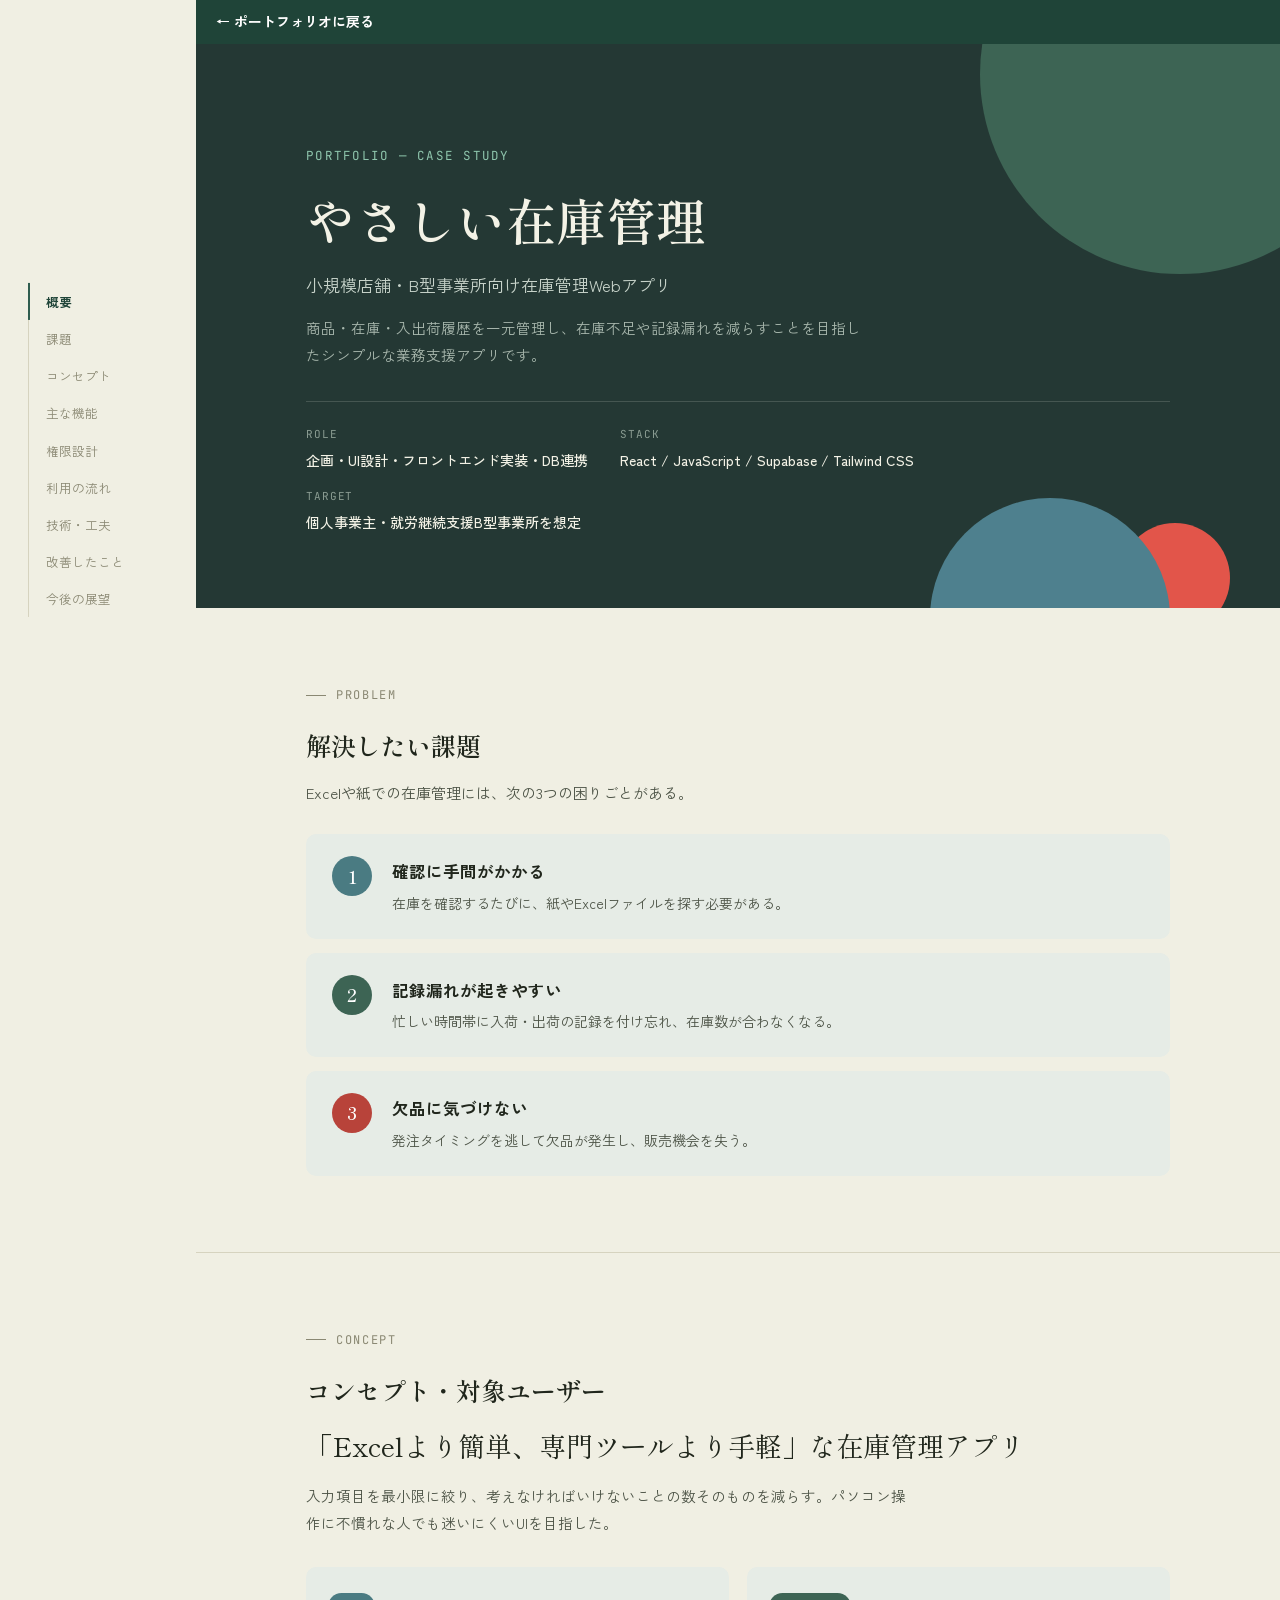
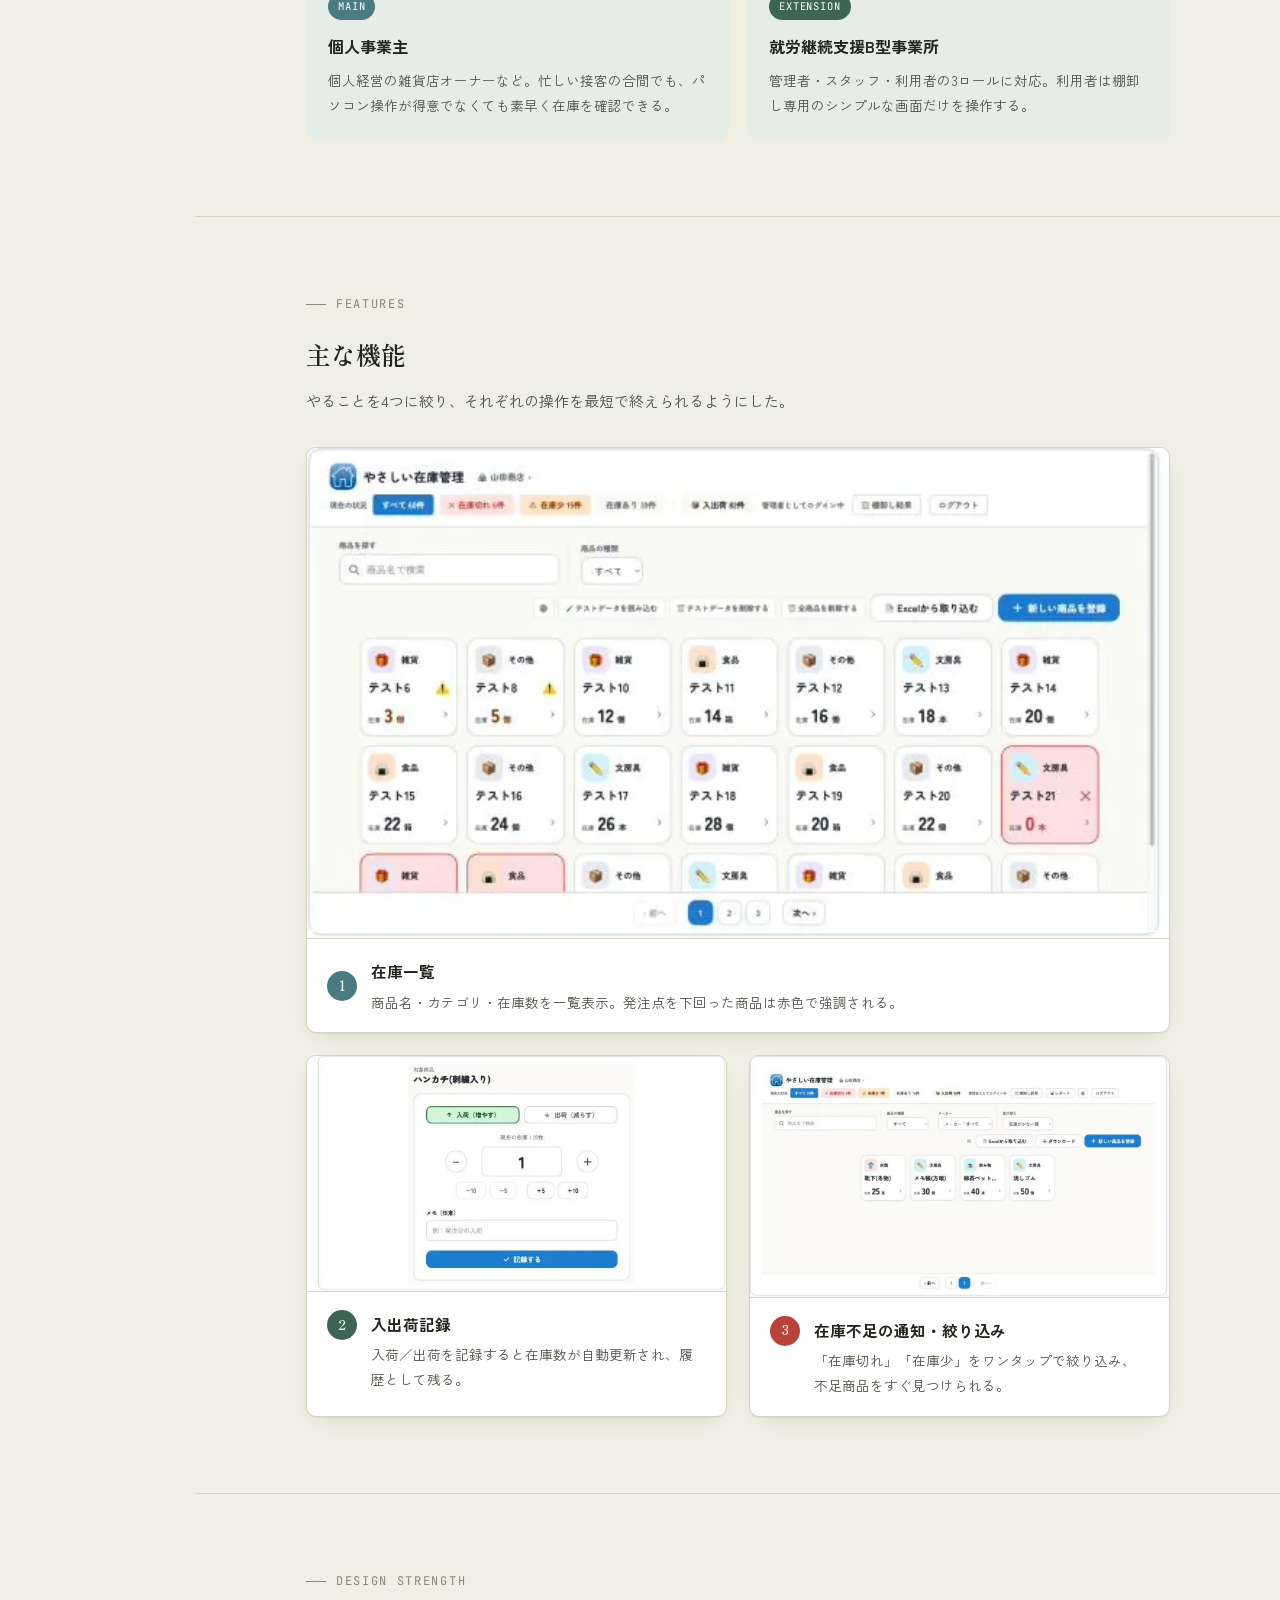
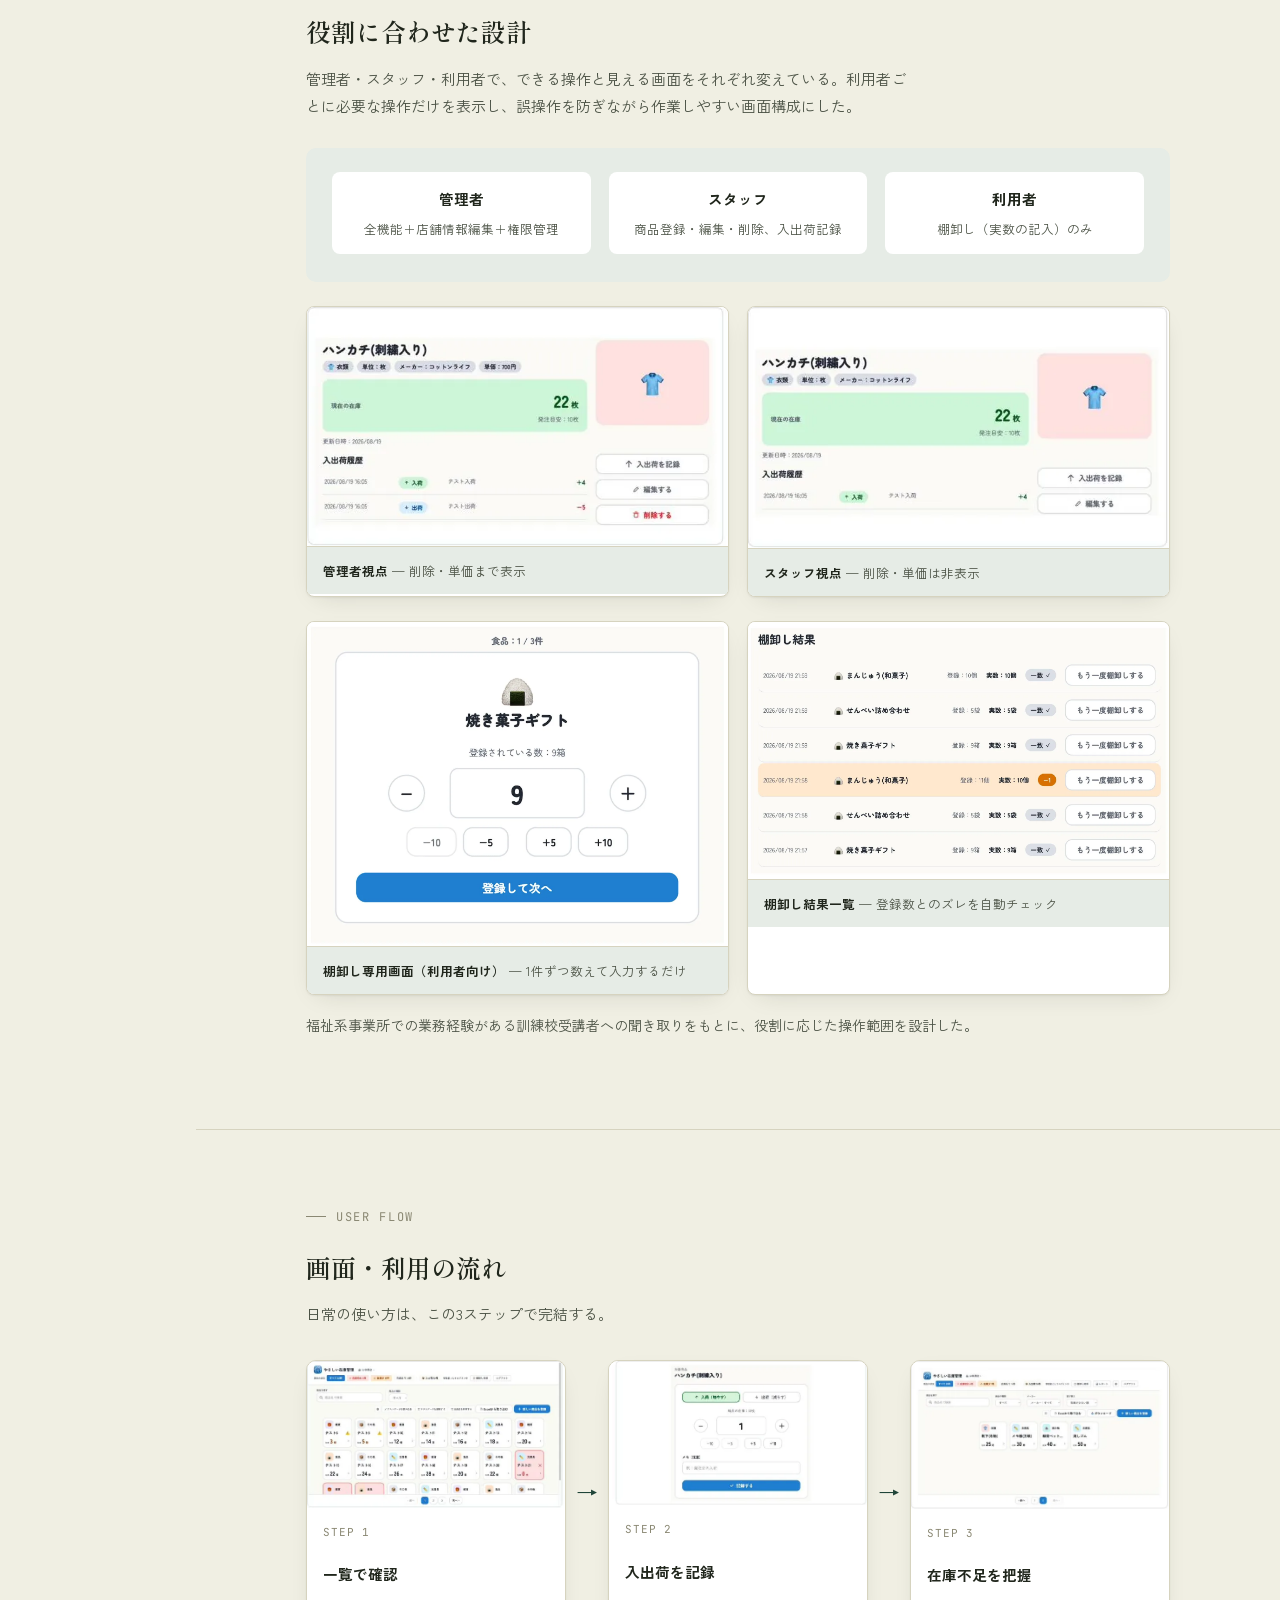
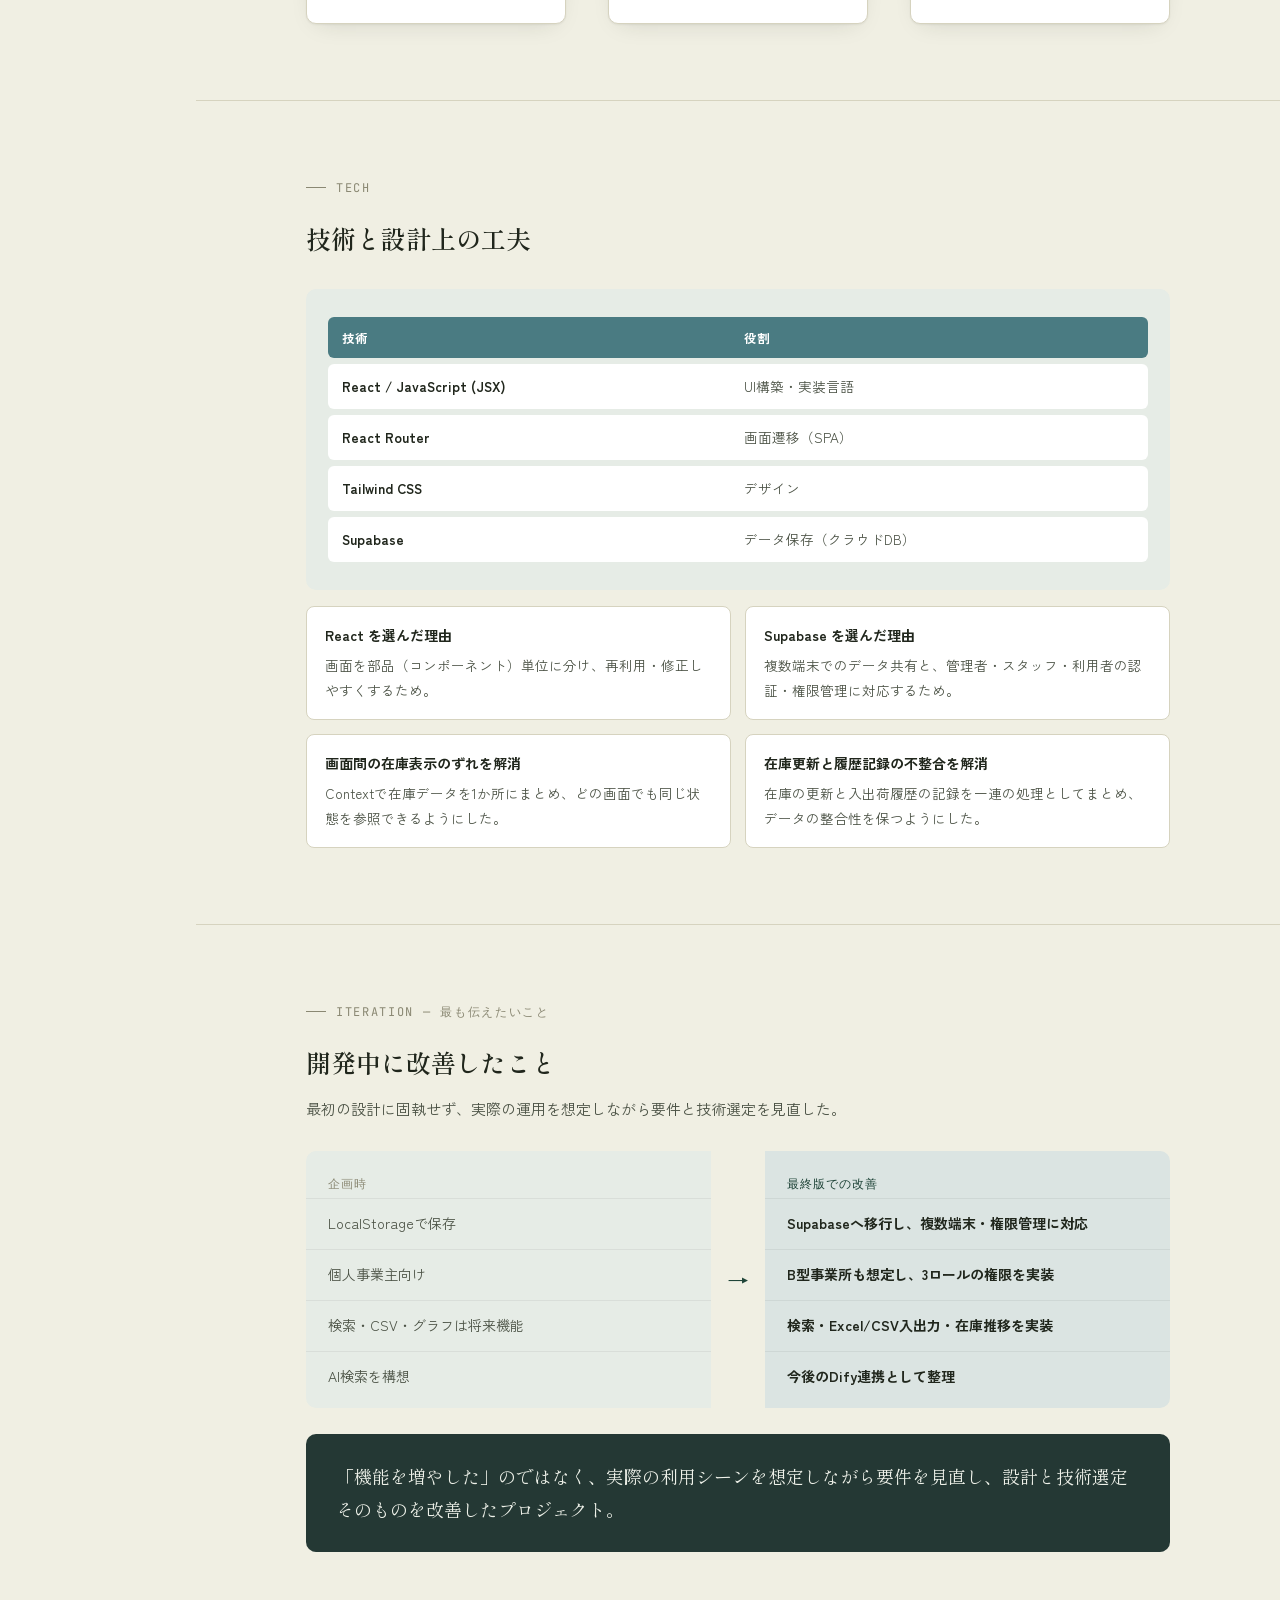
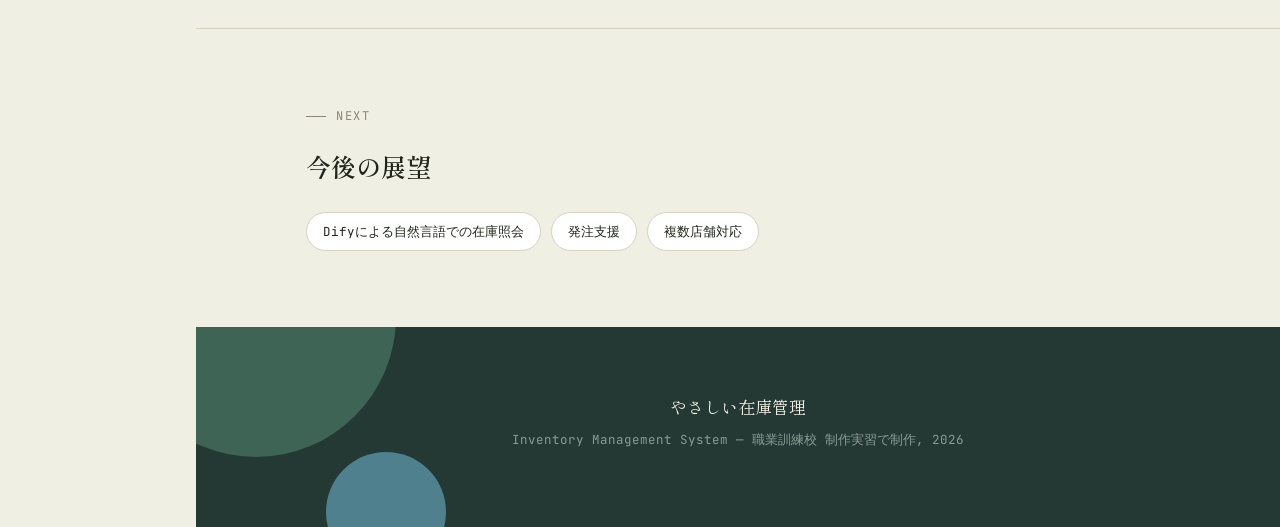
==== docs/portfolio_zaiko.html @ 973d21e3 "やさしい在庫管理モーダルに開発資料ページを追加し、戻り導線を整備 - portfolio_zaiko.html を静的ページとして追加し、旧PDF資料に代えてモーダルからリンク - ボタン名を「アプリ" ====
<!DOCTYPE html>
<html lang="ja">
<head>
<meta charset="UTF-8" />
<meta name="viewport" content="width=device-width, initial-scale=1.0" />
<title>やさしい在庫管理 | 開発の工夫</title>
<style>
  @import url('https://fonts.googleapis.com/css2?family=Shippori+Mincho:wght@400;500;600;700&family=Zen+Kaku+Gothic+New:wght@400;500;700;900&family=JetBrains+Mono:wght@400;500&display=swap');

  :root{
    --ink:#20261c;
    --ink-soft:#4b5245;
    --paper:#f0efe3;
    --surface:#ffffff;
    --line:#d6d3bf;
    --accent:#2f5d4f;
    --accent-strong:#1f4438;
    --alert:#b8433a;
    --label:#8a8873;
    --box:#e6ece6;
    --badge-a:#4a7b82;
    --badge-b:#3d6454;
    --shadow: 0 1px 2px rgba(32,38,28,0.06), 0 8px 24px -12px rgba(32,38,28,0.18);
  }
  @media (prefers-color-scheme: dark){
    :root:not([data-theme="light"]){
      --ink:#e9e7d8;
      --ink-soft:#c3c0ac;
      --paper:#171b15;
      --surface:#1e231b;
      --line:#343c2c;
      --accent:#7fb39d;
      --accent-strong:#a8d3c0;
      --alert:#e2857b;
      --label:#8f9280;
      --box:#232a1f;
      --badge-a:#5c9099;
      --badge-b:#4f7f6c;
      --shadow: 0 1px 2px rgba(0,0,0,0.3), 0 8px 24px -12px rgba(0,0,0,0.5);
    }
  }
  :root[data-theme="dark"]{
    --ink:#e9e7d8;
    --ink-soft:#c3c0ac;
    --paper:#171b15;
    --surface:#1e231b;
    --line:#343c2c;
    --accent:#7fb39d;
    --accent-strong:#a8d3c0;
    --alert:#e2857b;
    --label:#8f9280;
    --box:#232a1f;
    --badge-a:#5c9099;
    --badge-b:#4f7f6c;
    --shadow: 0 1px 2px rgba(0,0,0,0.3), 0 8px 24px -12px rgba(0,0,0,0.5);
  }

  .dark-panel{background:#243834;color:#eef1e9;border-radius:10px;}
  .dark-panel .eyebrow{color:#8fc6ad;}
  .dark-panel .eyebrow::before{background:#8fc6ad;}
  .dark-panel strong{color:#ffffff;}

  *{box-sizing:border-box;}
  body{
    margin:0;
    background:var(--paper);
    color:var(--ink);
    font-family:'Zen Kaku Gothic New', 'Hiragino Kaku Gothic ProN', sans-serif;
    line-height:1.85;
    -webkit-font-smoothing:antialiased;
  }
  h1,h2,h3{
    font-family:'Shippori Mincho', serif;
    font-weight:600;
    text-wrap:balance;
    margin:0;
    color:var(--ink);
  }
  .wrap{max-width:920px;margin:0 auto;padding:0 28px;}
  section{padding:76px 0;}
  section + section{border-top:1px solid var(--line);}

  .eyebrow{
    font-family:'JetBrains Mono', monospace;
    font-size:12px;
    letter-spacing:.14em;
    text-transform:uppercase;
    color:var(--label);
    display:flex;align-items:center;gap:10px;
    margin-bottom:16px;
  }
  .eyebrow::before{content:"";width:20px;height:1px;background:var(--label);}
  .sec-title{font-size:25px;margin-bottom:10px;}
  .sec-lead{color:var(--ink-soft);font-size:15px;max-width:600px;margin:0 0 8px;}

  /* HERO */
  .hero{position:relative;overflow:hidden;padding:100px 0 72px;background:#243834;isolation:isolate;}
  .hero::before,.hero::after{content:"";position:absolute;border-radius:50%;z-index:0;}
  .hero::before{width:400px;height:400px;background:#3d6454;top:-170px;right:-100px;}
  .hero::after{width:240px;height:240px;background:#4e808e;bottom:-130px;right:110px;}
  .hero .dot-red{position:absolute;width:110px;height:110px;border-radius:50%;background:#e2554a;bottom:-25px;right:50px;z-index:0;}
  .hero .wrap{position:relative;z-index:1;}
  .hero .kicker{font-family:'JetBrains Mono',monospace;font-size:12.5px;letter-spacing:.1em;color:#8fc6ad;text-transform:uppercase;margin-bottom:20px;}
  .hero h1{color:#f3f2e6;font-size:clamp(32px,5.2vw,50px);line-height:1.3;margin-bottom:16px;}
  .hero p.sub{color:#c7d3ca;font-size:17px;max-width:560px;margin-bottom:10px;}
  .hero p.lead{color:#a9b8ae;font-size:14.5px;max-width:560px;margin-bottom:32px;}
  .meta-row{display:flex;flex-wrap:wrap;gap:12px 32px;font-size:14px;border-top:1px solid rgba(243,242,230,.16);padding-top:22px;}
  .meta-row div{display:flex;flex-direction:column;gap:4px;}
  .meta-row span.k{font-family:'JetBrains Mono',monospace;font-size:11px;letter-spacing:.08em;text-transform:uppercase;color:#8a9c92;}
  .meta-row span.v{color:#f3f2e6;font-weight:500;}
  @media (max-width:760px){
    .hero::before{width:240px;height:240px;top:-100px;right:-80px;}
    .hero::after{width:150px;height:150px;bottom:-80px;right:30px;}
    .hero .dot-red{width:64px;height:64px;bottom:-8px;right:16px;}
  }

  /* numbered box card (problems / role notes) */
  .num-list{display:flex;flex-direction:column;gap:14px;margin-top:28px;}
  .num-card{display:flex;align-items:flex-start;gap:20px;background:var(--box);border-radius:10px;padding:22px 26px;}
  .num-card .num{flex:none;width:40px;height:40px;border-radius:50%;background:var(--badge-a);color:#fff;display:flex;align-items:center;justify-content:center;font-family:'Shippori Mincho',serif;font-size:17px;font-weight:600;}
  .num-card:nth-child(2) .num{background:var(--badge-b);}
  .num-card:nth-child(3) .num{background:var(--alert);}
  .num-card h3{font-size:16.5px;font-weight:700;font-family:'Zen Kaku Gothic New';margin-bottom:4px;}
  .num-card p{font-size:14px;color:var(--ink-soft);margin:0;}

  /* concept */
  .concept-quote{font-family:'Shippori Mincho';font-size:clamp(20px,2.8vw,27px);line-height:1.7;margin:6px 0 14px;}
  .concept-sub{font-size:14.5px;color:var(--ink-soft);max-width:600px;margin-bottom:30px;}
  .scene-row{display:grid;grid-template-columns:1fr 1fr;gap:18px;}
  .scene{background:var(--box);border-radius:10px;padding:22px;}
  .scene .tag{display:inline-block;font-family:'JetBrains Mono',monospace;font-size:10.5px;letter-spacing:.08em;text-transform:uppercase;color:#fff;background:var(--badge-a);padding:4px 10px;border-radius:100px;margin-bottom:12px;}
  .scene:nth-child(2) .tag{background:var(--badge-b);}
  .scene h3{font-family:'Zen Kaku Gothic New';font-size:16px;font-weight:700;margin-bottom:6px;}
  .scene p{font-size:13.5px;color:var(--ink-soft);margin:0;}

  /* feature cards w/ screenshot */
  .feat-grid{display:grid;grid-template-columns:1fr 1fr;gap:22px;margin-top:32px;}
  .feat-card{background:var(--surface);border:1px solid var(--line);border-radius:10px;overflow:hidden;box-shadow:var(--shadow);}
  .feat-card img{display:block;width:100%;height:auto;border-bottom:1px solid var(--line);}
  .feat-card .body{padding:18px 20px;display:flex;gap:14px;align-items:flex-start;}
  .feat-card .num{flex:none;width:30px;height:30px;border-radius:50%;background:var(--badge-a);color:#fff;display:flex;align-items:center;justify-content:center;font-family:'Shippori Mincho';font-size:13px;font-weight:600;}
  .feat-card:nth-child(2) .num{background:var(--badge-b);}
  .feat-card:nth-child(3) .num{background:var(--alert);}
  .feat-card:nth-child(4) .num{background:var(--badge-b);}
  .feat-card h3{font-size:15.5px;font-weight:700;font-family:'Zen Kaku Gothic New';margin-bottom:4px;}
  .feat-card p{font-size:13.5px;color:var(--ink-soft);margin:0;}
  .feat-card.wide{grid-column:1 / -1;}
  .feat-card.wide .body{align-items:center;}

  /* roles / strength section */
  .role-box{background:var(--box);border-radius:10px;padding:24px 26px;margin-top:28px;}
  .role-row{display:flex;gap:18px;flex-wrap:wrap;margin-bottom:4px;}
  .role-pill{flex:1;min-width:140px;background:var(--surface);border-radius:8px;padding:14px 16px;text-align:center;}
  .role-pill .who{font-family:'Zen Kaku Gothic New';font-weight:700;font-size:14.5px;margin-bottom:4px;}
  .role-pill .can{font-size:12.5px;color:var(--ink-soft);}
  .shot-row{display:grid;grid-template-columns:1fr 1fr;gap:18px;margin-top:24px;}
  .shot-frame{border:1px solid var(--line);border-radius:8px;overflow:hidden;background:var(--surface);box-shadow:var(--shadow);}
  .shot-frame img{display:block;width:100%;height:auto;}
  .shot-caption{padding:12px 16px;border-top:1px solid var(--line);font-size:12.5px;color:var(--ink-soft);background:var(--box);}
  .shot-caption strong{color:var(--ink);font-weight:700;}
  .role-note{margin-top:18px;font-size:14px;color:var(--ink-soft);}

  /* flow */
  .flow{display:grid;grid-template-columns:1fr auto 1fr auto 1fr;gap:0;align-items:stretch;margin-top:32px;}
  .flow-step{background:var(--surface);border:1px solid var(--line);border-radius:10px;overflow:hidden;box-shadow:var(--shadow);}
  .flow-step img{display:block;width:100%;height:auto;}
  .flow-step .cap{padding:14px 16px;}
  .flow-step .cap .n{font-family:'JetBrains Mono',monospace;font-size:11px;color:var(--label);letter-spacing:.08em;text-transform:uppercase;margin-bottom:4px;}
  .flow-step .cap h4{font-size:14.5px;font-weight:700;font-family:'Zen Kaku Gothic New';}
  .flow-arrow{display:flex;align-items:center;justify-content:center;padding:0 10px;color:var(--accent-strong);font-size:22px;}
  @media (max-width:760px){
    .flow{grid-template-columns:1fr;gap:12px;}
    .flow-arrow{transform:rotate(90deg);padding:4px 0;}
  }

  /* tech spec table */
  .info-box{background:var(--box);border-radius:10px;padding:22px;margin-top:28px;}
  .spec-table{width:100%;border-collapse:separate;border-spacing:0 6px;font-size:13.5px;}
  .spec-table th{text-align:left;background:var(--badge-a);color:#fff;font-family:'Zen Kaku Gothic New';font-weight:700;font-size:12.5px;padding:9px 14px;}
  .spec-table th:first-child{border-radius:6px 0 0 6px;}
  .spec-table th:last-child{border-radius:0 6px 6px 0;}
  .spec-table td{background:var(--surface);padding:10px 14px;color:var(--ink-soft);}
  .spec-table tr td:first-child{border-radius:6px 0 0 6px;color:var(--ink);font-weight:600;}
  .spec-table tr td:last-child{border-radius:0 6px 6px 0;}
  .design-notes{display:grid;grid-template-columns:1fr 1fr;gap:14px;margin-top:16px;}
  .design-note{background:var(--surface);border:1px solid var(--line);border-radius:8px;padding:16px 18px;font-size:13.5px;color:var(--ink-soft);}
  .design-note b{display:block;color:var(--ink);font-weight:700;margin-bottom:4px;font-size:14px;}

  /* evolution — the headline page */
  .evo-grid{display:grid;grid-template-columns:1fr auto 1fr;gap:0;align-items:stretch;margin-top:28px;}
  .evo-col{background:var(--box);padding:6px 0;}
  .evo-col.before{border-radius:10px 0 0 10px;}
  .evo-col.after{border-radius:0 10px 10px 0;background:#dbe4e2;}
  .evo-head{font-family:'JetBrains Mono',monospace;font-size:11.5px;letter-spacing:.08em;text-transform:uppercase;color:var(--label);padding:16px 22px 4px;}
  .evo-col.after .evo-head{color:var(--accent-strong);}
  .evo-row{padding:12px 22px;font-size:14px;border-top:1px solid rgba(0,0,0,0.06);}
  .evo-col.before .evo-row{color:var(--ink-soft);}
  .evo-col.after .evo-row{color:var(--ink);font-weight:600;}
  .evo-arrow{display:flex;align-items:center;justify-content:center;padding:0 16px;color:var(--accent-strong);font-size:22px;}
  @media (max-width:700px){
    .evo-grid{grid-template-columns:1fr;}
    .evo-arrow{transform:rotate(90deg);padding:10px 0;}
    .evo-col.before,.evo-col.after{border-radius:10px;}
  }
  .evo-insight{margin-top:26px;font-family:'Shippori Mincho';font-size:18px;line-height:1.85;padding:26px 30px;}

  /* future / links */
  .tag-row{display:flex;flex-wrap:wrap;gap:10px;margin-top:22px;}
  .tag-chip{font-family:'JetBrains Mono',monospace;font-size:12.5px;background:var(--surface);border:1px solid var(--line);border-radius:100px;padding:7px 16px;color:var(--ink);}
  .link-note{margin-top:24px;font-size:13.5px;color:var(--ink-soft);border-top:1px solid var(--line);padding-top:20px;}

  footer{position:relative;overflow:hidden;padding:64px 0 76px;text-align:center;background:#243834;isolation:isolate;}
  footer::before{content:"";position:absolute;width:280px;height:280px;border-radius:50%;background:#3d6454;top:-150px;left:-80px;z-index:0;}
  footer .dot-blue{position:absolute;width:120px;height:120px;border-radius:50%;background:#4e808e;bottom:-45px;left:130px;z-index:0;}
  footer .wrap{position:relative;z-index:1;}
  footer .fname{font-family:'Shippori Mincho';font-size:17px;margin-bottom:6px;color:#f3f2e6;}
  footer .fmeta{font-size:12.5px;color:#8a9c92;font-family:'JetBrains Mono',monospace;}

  @media (max-width:760px){
    .feat-grid,.shot-row,.scene-row,.design-notes{grid-template-columns:1fr;}
    section{padding:56px 0;}
    .hero{padding:64px 0 52px;}
  }

  /* SIDE NAV */
  .side-nav{display:none;}
  @media (min-width:1140px){
    body{padding-left:196px;}
    .side-nav{
      display:block;
      position:fixed;
      left:28px; top:50%;
      transform:translateY(-50%);
      width:156px;
      z-index:20;
    }
    .side-nav ul{list-style:none;margin:0;padding:0;border-left:1px solid var(--line);}
    .side-nav li{margin:0;}
    .side-nav a{
      display:block;
      font-size:12.5px;
      color:var(--label);
      text-decoration:none;
      padding:7px 0 7px 16px;
      border-left:2px solid transparent;
      margin-left:-1px;
      transition:color .15s ease, border-color .15s ease;
    }
    .side-nav a:hover{color:var(--ink);}
    .side-nav a.active{color:var(--accent-strong);border-left-color:var(--accent);font-weight:700;}
    .side-nav a:focus-visible{outline:2px solid var(--accent);outline-offset:2px;border-radius:2px;}
  }
</style>
</head>
<body>
<a href="../index.html#project=zaiko" style="position:sticky;top:0;z-index:20;display:flex;align-items:center;gap:6px;height:44px;padding:0 20px;background:var(--accent-strong);color:#fff;text-decoration:none;font-weight:600;font-size:14px;font-family:'Zen Kaku Gothic New','Hiragino Kaku Gothic ProN',sans-serif;">&larr; ポートフォリオに戻る</a>
<!-- 1. 表紙 -->
<nav class="side-nav" aria-label="目次">
  <ul>
    <li><a href="#sec-top" data-nav>概要</a></li>
    <li><a href="#sec-problem" data-nav>課題</a></li>
    <li><a href="#sec-concept" data-nav>コンセプト</a></li>
    <li><a href="#sec-features" data-nav>主な機能</a></li>
    <li><a href="#sec-roles" data-nav>権限設計</a></li>
    <li><a href="#sec-flow" data-nav>利用の流れ</a></li>
    <li><a href="#sec-tech" data-nav>技術・工夫</a></li>
    <li><a href="#sec-evolution" data-nav>改善したこと</a></li>
    <li><a href="#sec-next" data-nav>今後の展望</a></li>
  </ul>
</nav>

<div class="hero" id="sec-top">
  <div class="dot-red"></div>
  <div class="wrap">
    <div class="kicker">Portfolio — Case Study</div>
    <h1>やさしい在庫管理</h1>
    <p class="sub">小規模店舗・B型事業所向け在庫管理Webアプリ</p>
    <p class="lead">商品・在庫・入出荷履歴を一元管理し、在庫不足や記録漏れを減らすことを目指したシンプルな業務支援アプリです。</p>
    <div class="meta-row">
      <div><span class="k">Role</span><span class="v">企画・UI設計・フロントエンド実装・DB連携</span></div>
      <div><span class="k">Stack</span><span class="v">React / JavaScript / Supabase / Tailwind CSS</span></div>
      <div><span class="k">Target</span><span class="v">個人事業主・就労継続支援B型事業所を想定</span></div>
    </div>
  </div>
</div>

<!-- 2. 解決したい課題 -->
<section id="sec-problem">
  <div class="wrap">
    <div class="eyebrow">Problem</div>
    <h2 class="sec-title">解決したい課題</h2>
    <p class="sec-lead">Excelや紙での在庫管理には、次の3つの困りごとがある。</p>
    <div class="num-list">
      <div class="num-card"><div class="num">1</div><div><h3>確認に手間がかかる</h3><p>在庫を確認するたびに、紙やExcelファイルを探す必要がある。</p></div></div>
      <div class="num-card"><div class="num">2</div><div><h3>記録漏れが起きやすい</h3><p>忙しい時間帯に入荷・出荷の記録を付け忘れ、在庫数が合わなくなる。</p></div></div>
      <div class="num-card"><div class="num">3</div><div><h3>欠品に気づけない</h3><p>発注タイミングを逃して欠品が発生し、販売機会を失う。</p></div></div>
    </div>
  </div>
</section>

<!-- 3. コンセプト・対象ユーザー -->
<section id="sec-concept">
  <div class="wrap">
    <div class="eyebrow">Concept</div>
    <h2 class="sec-title">コンセプト・対象ユーザー</h2>
    <p class="concept-quote">「Excelより簡単、専門ツールより手軽」な在庫管理アプリ</p>
    <p class="concept-sub">入力項目を最小限に絞り、考えなければいけないことの数そのものを減らす。パソコン操作に不慣れな人でも迷いにくいUIを目指した。</p>
    <div class="scene-row">
      <div class="scene">
        <span class="tag">Main</span>
        <h3>個人事業主</h3>
        <p>個人経営の雑貨店オーナーなど。忙しい接客の合間でも、パソコン操作が得意でなくても素早く在庫を確認できる。</p>
      </div>
      <div class="scene">
        <span class="tag">Extension</span>
        <h3>就労継続支援B型事業所</h3>
        <p>管理者・スタッフ・利用者の3ロールに対応。利用者は棚卸し専用のシンプルな画面だけを操作する。</p>
      </div>
    </div>
  </div>
</section>

<!-- 4. 主な機能 -->
<section id="sec-features">
  <div class="wrap">
    <div class="eyebrow">Features</div>
    <h2 class="sec-title">主な機能</h2>
    <p class="sec-lead">やることを4つに絞り、それぞれの操作を最短で終えられるようにした。</p>
    <div class="feat-grid">
      <div class="feat-card wide">
        <img loading="lazy" src="[data-uri]" alt="在庫一覧画面。発注点を下回った商品が赤色で強調表示されている" />
        <div class="body"><div class="num">1</div><div><h3>在庫一覧</h3><p>商品名・カテゴリ・在庫数を一覧表示。発注点を下回った商品は赤色で強調される。</p></div></div>
      </div>
      <div class="feat-card">
        <img loading="lazy" src="[data-uri]" alt="入出荷記録の入力画面" />
        <div class="body"><div class="num">2</div><div><h3>入出荷記録</h3><p>入荷／出荷を記録すると在庫数が自動更新され、履歴として残る。</p></div></div>
      </div>
      <div class="feat-card">
        <img loading="lazy" src="[data-uri]" alt="在庫少タブで絞り込んだ商品一覧画面" />
        <div class="body"><div class="num">3</div><div><h3>在庫不足の通知・絞り込み</h3><p>「在庫切れ」「在庫少」をワンタップで絞り込み、不足商品をすぐ見つけられる。</p></div></div>
      </div>
    </div>
  </div>
</section>

<!-- 5. 役割に合わせた設計（強み） -->
<section id="sec-roles">
  <div class="wrap">
    <div class="eyebrow">Design Strength</div>
    <h2 class="sec-title">役割に合わせた設計</h2>
    <p class="sec-lead">管理者・スタッフ・利用者で、できる操作と見える画面をそれぞれ変えている。利用者ごとに必要な操作だけを表示し、誤操作を防ぎながら作業しやすい画面構成にした。</p>

    <div class="role-box">
      <div class="role-row">
        <div class="role-pill"><div class="who">管理者</div><div class="can">全機能＋店舗情報編集＋権限管理</div></div>
        <div class="role-pill"><div class="who">スタッフ</div><div class="can">商品登録・編集・削除、入出荷記録</div></div>
        <div class="role-pill"><div class="who">利用者</div><div class="can">棚卸し（実数の記入）のみ</div></div>
      </div>
    </div>

    <div class="shot-row">
      <div class="shot-frame">
        <img loading="lazy" src="[data-uri]" alt="商品詳細画面（管理者視点）。削除ボタンと単価が表示されている" />
        <div class="shot-caption"><strong>管理者視点</strong> — 削除・単価まで表示</div>
      </div>
      <div class="shot-frame">
        <img loading="lazy" src="[data-uri]" alt="商品詳細画面（スタッフ視点）。削除ボタンと単価が非表示になっている" />
        <div class="shot-caption"><strong>スタッフ視点</strong> — 削除・単価は非表示</div>
      </div>
    </div>
    <div class="shot-row">
      <div class="shot-frame">
        <img loading="lazy" src="[data-uri]" alt="棚卸し専用画面。商品が1件ずつ大きく表示される" />
        <div class="shot-caption"><strong>棚卸し専用画面（利用者向け）</strong> — 1件ずつ数えて入力するだけ</div>
      </div>
      <div class="shot-frame">
        <img loading="lazy" src="[data-uri]" alt="棚卸し結果一覧。登録数と実数のズレが自動表示される" />
        <div class="shot-caption"><strong>棚卸し結果一覧</strong> — 登録数とのズレを自動チェック</div>
      </div>
    </div>
    <p class="role-note">福祉系事業所での業務経験がある訓練校受講者への聞き取りをもとに、役割に応じた操作範囲を設計した。</p>
  </div>
</section>

<!-- 6. 画面・利用の流れ -->
<section id="sec-flow">
  <div class="wrap">
    <div class="eyebrow">User Flow</div>
    <h2 class="sec-title">画面・利用の流れ</h2>
    <p class="sec-lead">日常の使い方は、この3ステップで完結する。</p>
    <div class="flow">
      <div class="flow-step">
        <img loading="lazy" src="[data-uri]" alt="在庫一覧画面" />
        <div class="cap"><div class="n">Step 1</div><h4>一覧で確認</h4></div>
      </div>
      <div class="flow-arrow">→</div>
      <div class="flow-step">
        <img loading="lazy" src="[data-uri]" alt="入出荷記録の入力画面" />
        <div class="cap"><div class="n">Step 2</div><h4>入出荷を記録</h4></div>
      </div>
      <div class="flow-arrow">→</div>
      <div class="flow-step">
        <img loading="lazy" src="[data-uri]" alt="在庫少で絞り込んだ一覧画面" />
        <div class="cap"><div class="n">Step 3</div><h4>在庫不足を把握</h4></div>
      </div>
    </div>
  </div>
</section>

<!-- 7. 技術と設計上の工夫 -->
<section id="sec-tech">
  <div class="wrap">
    <div class="eyebrow">Tech</div>
    <h2 class="sec-title">技術と設計上の工夫</h2>
    <div class="info-box">
      <table class="spec-table">
        <tr><th>技術</th><th>役割</th></tr>
        <tr><td>React / JavaScript (JSX)</td><td>UI構築・実装言語</td></tr>
        <tr><td>React Router</td><td>画面遷移（SPA）</td></tr>
        <tr><td>Tailwind CSS</td><td>デザイン</td></tr>
        <tr><td>Supabase</td><td>データ保存（クラウドDB）</td></tr>
      </table>
    </div>
    <div class="design-notes">
      <div class="design-note"><b>React を選んだ理由</b>画面を部品（コンポーネント）単位に分け、再利用・修正しやすくするため。</div>
      <div class="design-note"><b>Supabase を選んだ理由</b>複数端末でのデータ共有と、管理者・スタッフ・利用者の認証・権限管理に対応するため。</div>
      <div class="design-note"><b>画面間の在庫表示のずれを解消</b>Contextで在庫データを1か所にまとめ、どの画面でも同じ状態を参照できるようにした。</div>
      <div class="design-note"><b>在庫更新と履歴記録の不整合を解消</b>在庫の更新と入出荷履歴の記録を一連の処理としてまとめ、データの整合性を保つようにした。</div>
    </div>
  </div>
</section>

<!-- 8. 開発中に改善したこと（最重要） -->
<section id="sec-evolution">
  <div class="wrap">
    <div class="eyebrow">Iteration — 最も伝えたいこと</div>
    <h2 class="sec-title">開発中に改善したこと</h2>
    <p class="sec-lead">最初の設計に固執せず、実際の運用を想定しながら要件と技術選定を見直した。</p>

    <div class="evo-grid">
      <div class="evo-col before">
        <div class="evo-head">企画時</div>
        <div class="evo-row">LocalStorageで保存</div>
        <div class="evo-row">個人事業主向け</div>
        <div class="evo-row">検索・CSV・グラフは将来機能</div>
        <div class="evo-row">AI検索を構想</div>
      </div>
      <div class="evo-arrow">→</div>
      <div class="evo-col after">
        <div class="evo-head">最終版での改善</div>
        <div class="evo-row">Supabaseへ移行し、複数端末・権限管理に対応</div>
        <div class="evo-row">B型事業所も想定し、3ロールの権限を実装</div>
        <div class="evo-row">検索・Excel/CSV入出力・在庫推移を実装</div>
        <div class="evo-row">今後のDify連携として整理</div>
      </div>
    </div>

    <div class="evo-insight dark-panel">「機能を増やした」のではなく、実際の利用シーンを想定しながら要件を見直し、設計と技術選定そのものを改善したプロジェクト。</div>
  </div>
</section>

<!-- 9. 今後の展望・リンク -->
<section id="sec-next">
  <div class="wrap">
    <div class="eyebrow">Next</div>
    <h2 class="sec-title">今後の展望</h2>
    <div class="tag-row">
      <div class="tag-chip">Difyによる自然言語での在庫照会</div>
      <div class="tag-chip">発注支援</div>
      <div class="tag-chip">複数店舗対応</div>
    </div>


  </div>
</section>

<footer>
  <div class="dot-blue"></div>
  <div class="wrap">
    <div class="fname">やさしい在庫管理</div>
    <div class="fmeta">Inventory Management System — 職業訓練校 制作実習で制作, 2026</div>
  </div>
</footer>

<script>
(function(){
  var links = Array.prototype.slice.call(document.querySelectorAll('.side-nav a[data-nav]'));
  if(!links.length) return;
  var sections = links.map(function(a){ return document.querySelector(a.getAttribute('href')); }).filter(Boolean);
  function setActive(id){
    links.forEach(function(a){
      a.classList.toggle('active', a.getAttribute('href') === '#' + id);
    });
  }
  if('IntersectionObserver' in window){
    var observer = new IntersectionObserver(function(entries){
      entries.forEach(function(entry){
        if(entry.isIntersecting){ setActive(entry.target.id); }
      });
    }, { rootMargin: '-45% 0px -50% 0px', threshold: 0 });
    sections.forEach(function(s){ observer.observe(s); });
  }
  var reduce = window.matchMedia && window.matchMedia('(prefers-reduced-motion: reduce)').matches;
  links.forEach(function(a){
    a.addEventListener('click', function(e){
      var target = document.querySelector(a.getAttribute('href'));
      if(target){
        e.preventDefault();
        target.scrollIntoView({ behavior: reduce ? 'auto' : 'smooth', block: 'start' });
      }
    });
  });
})();
</script>

</body>
</html>
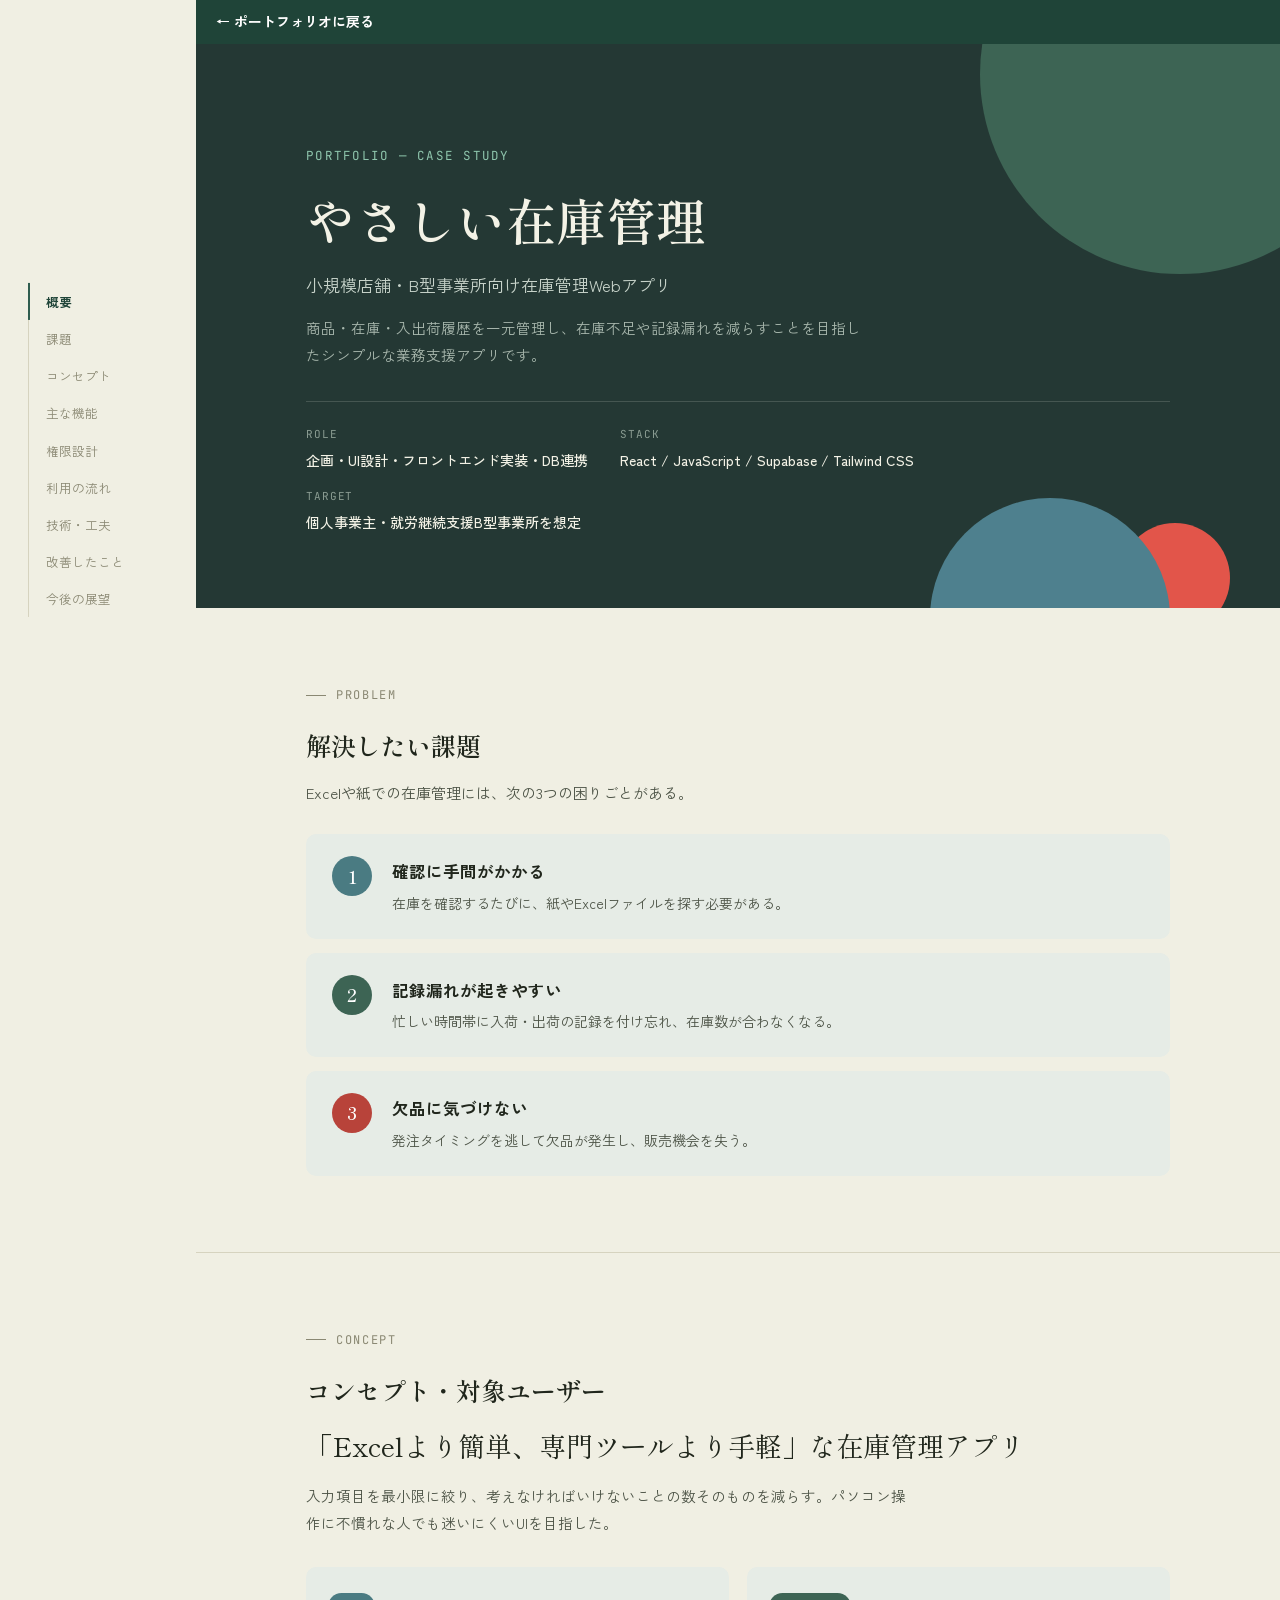
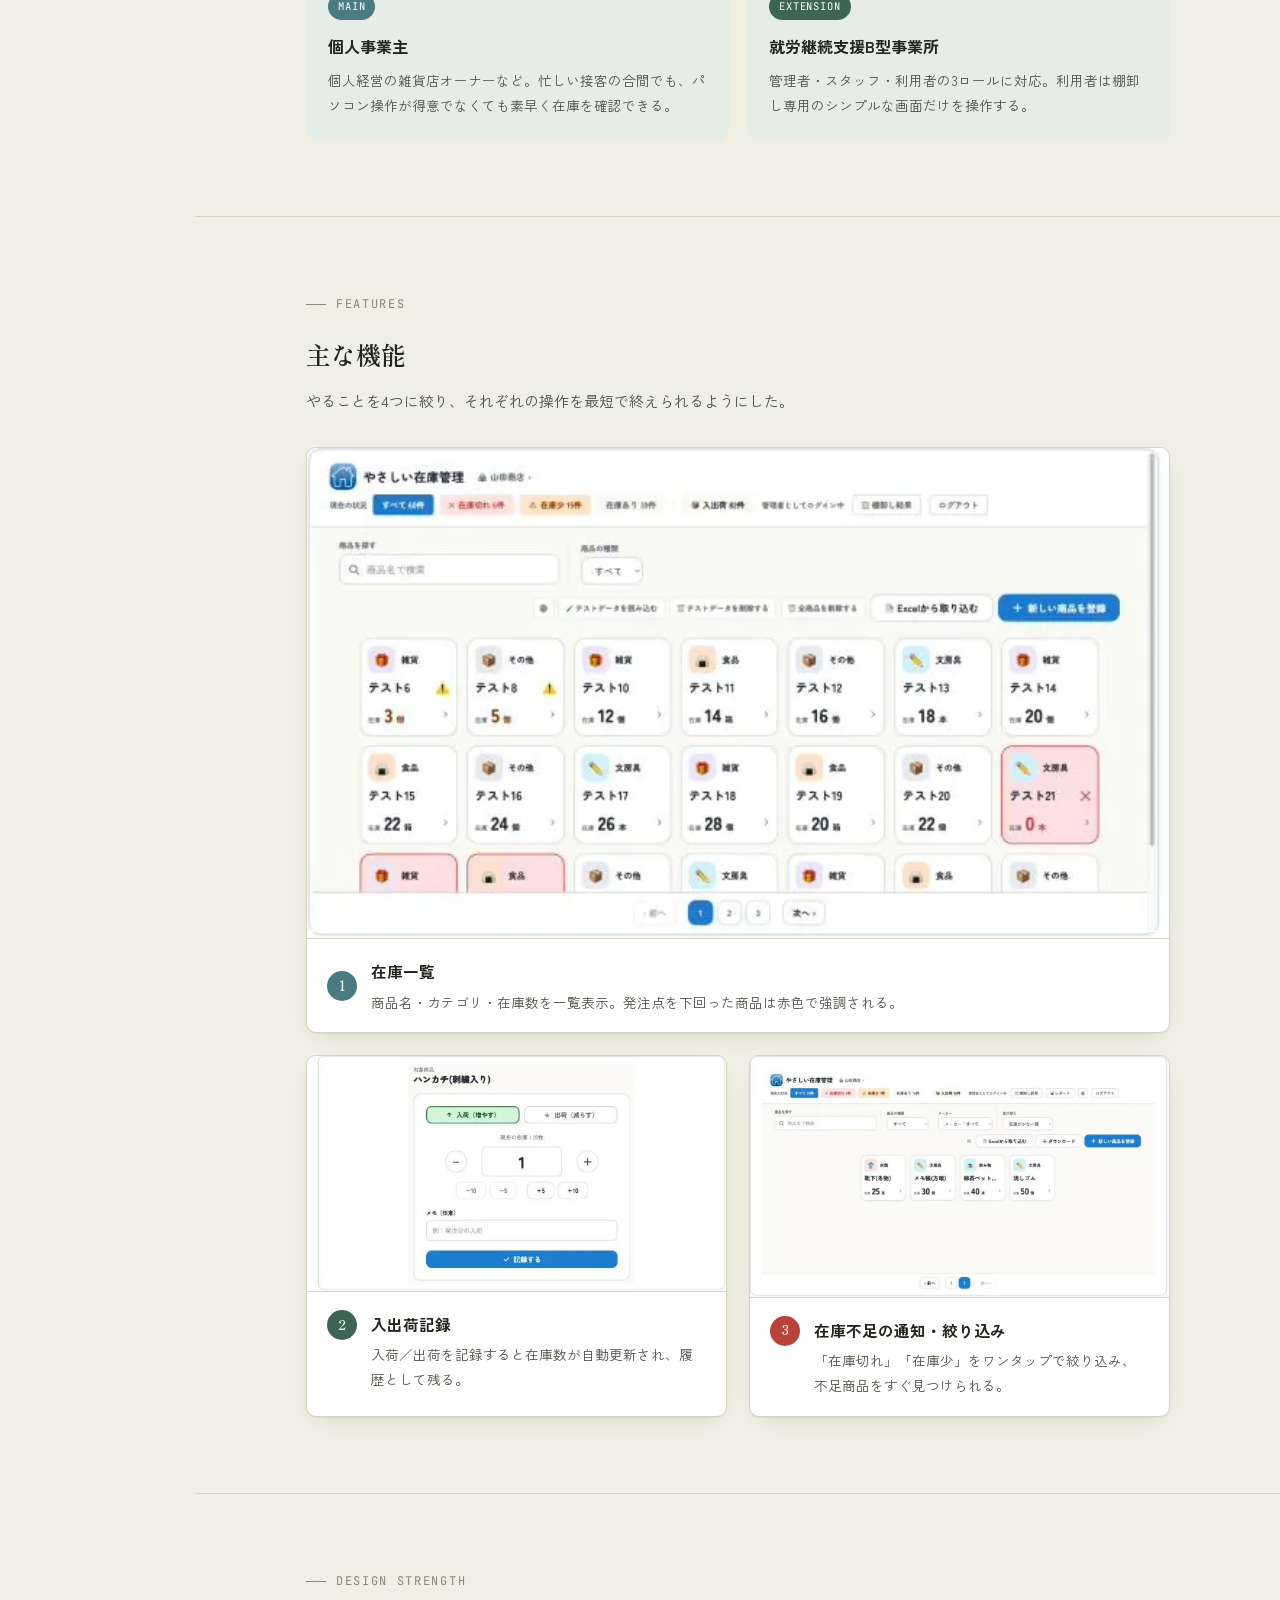
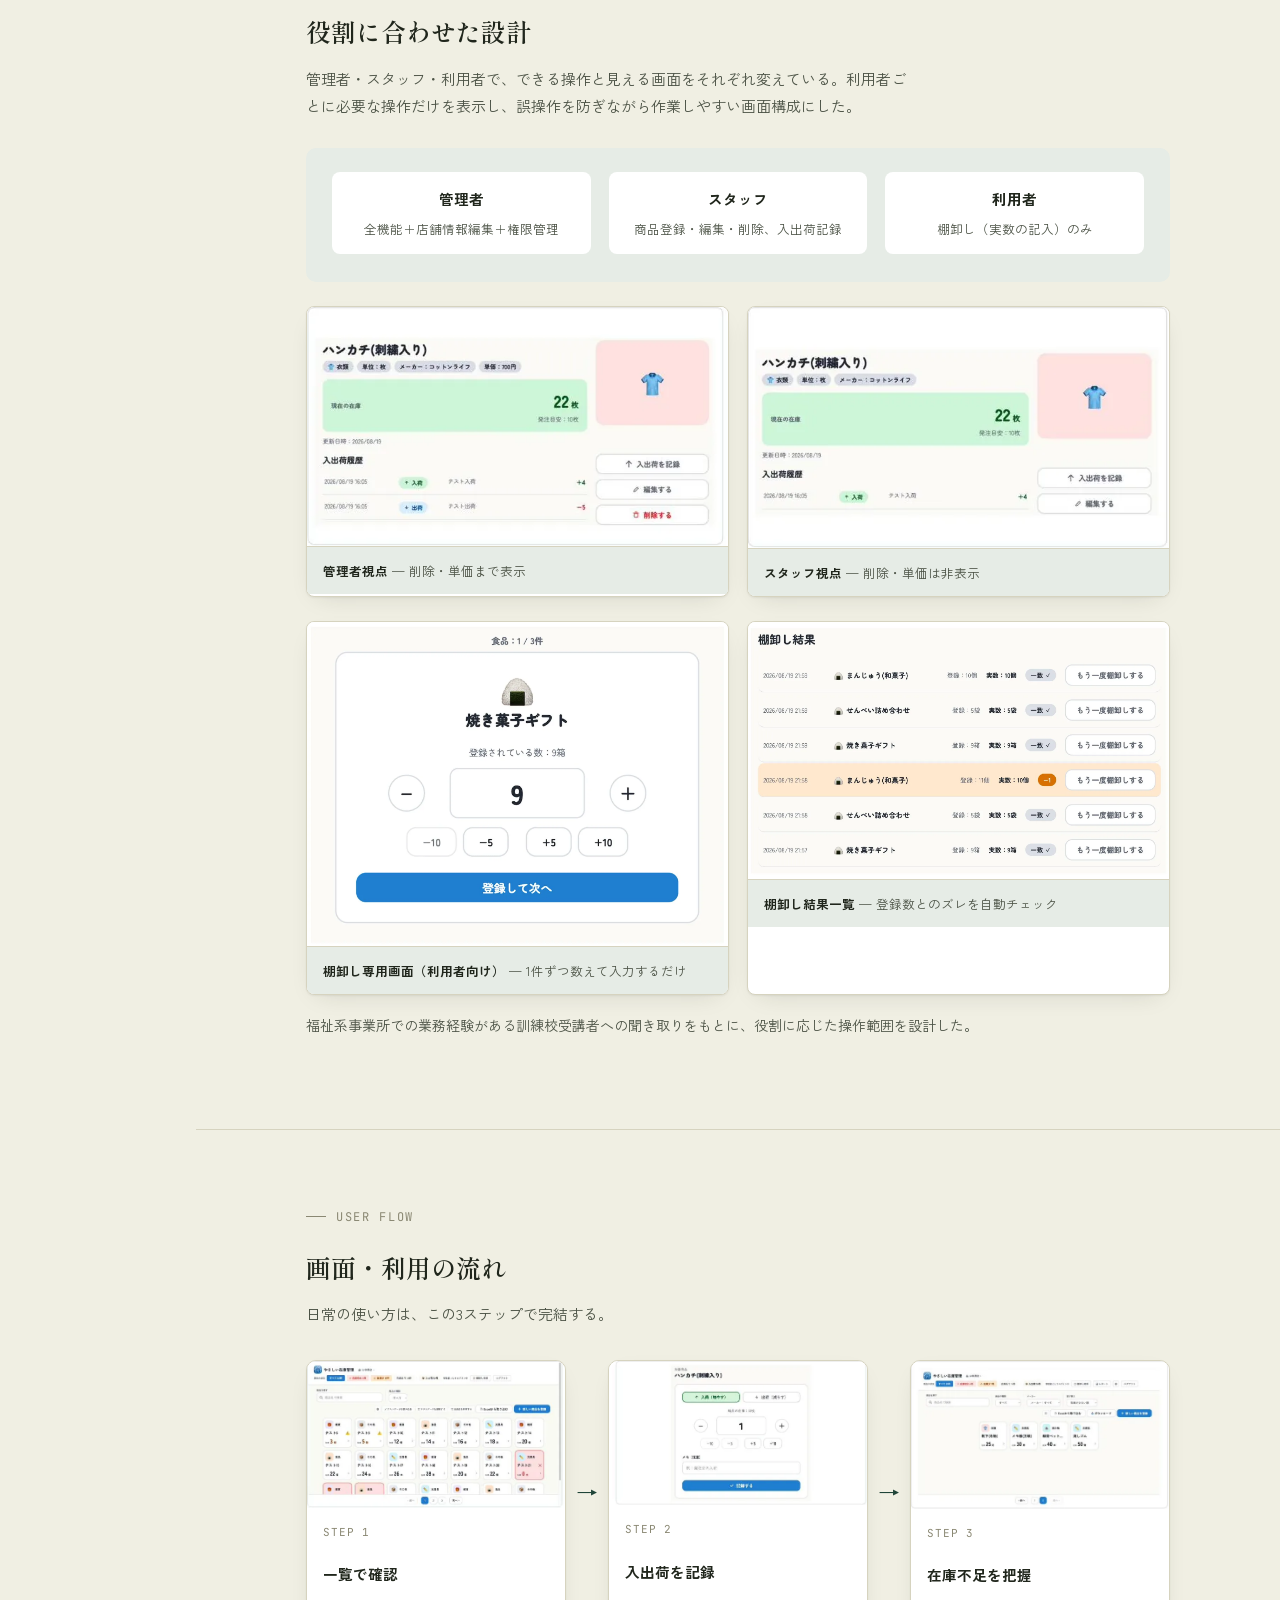
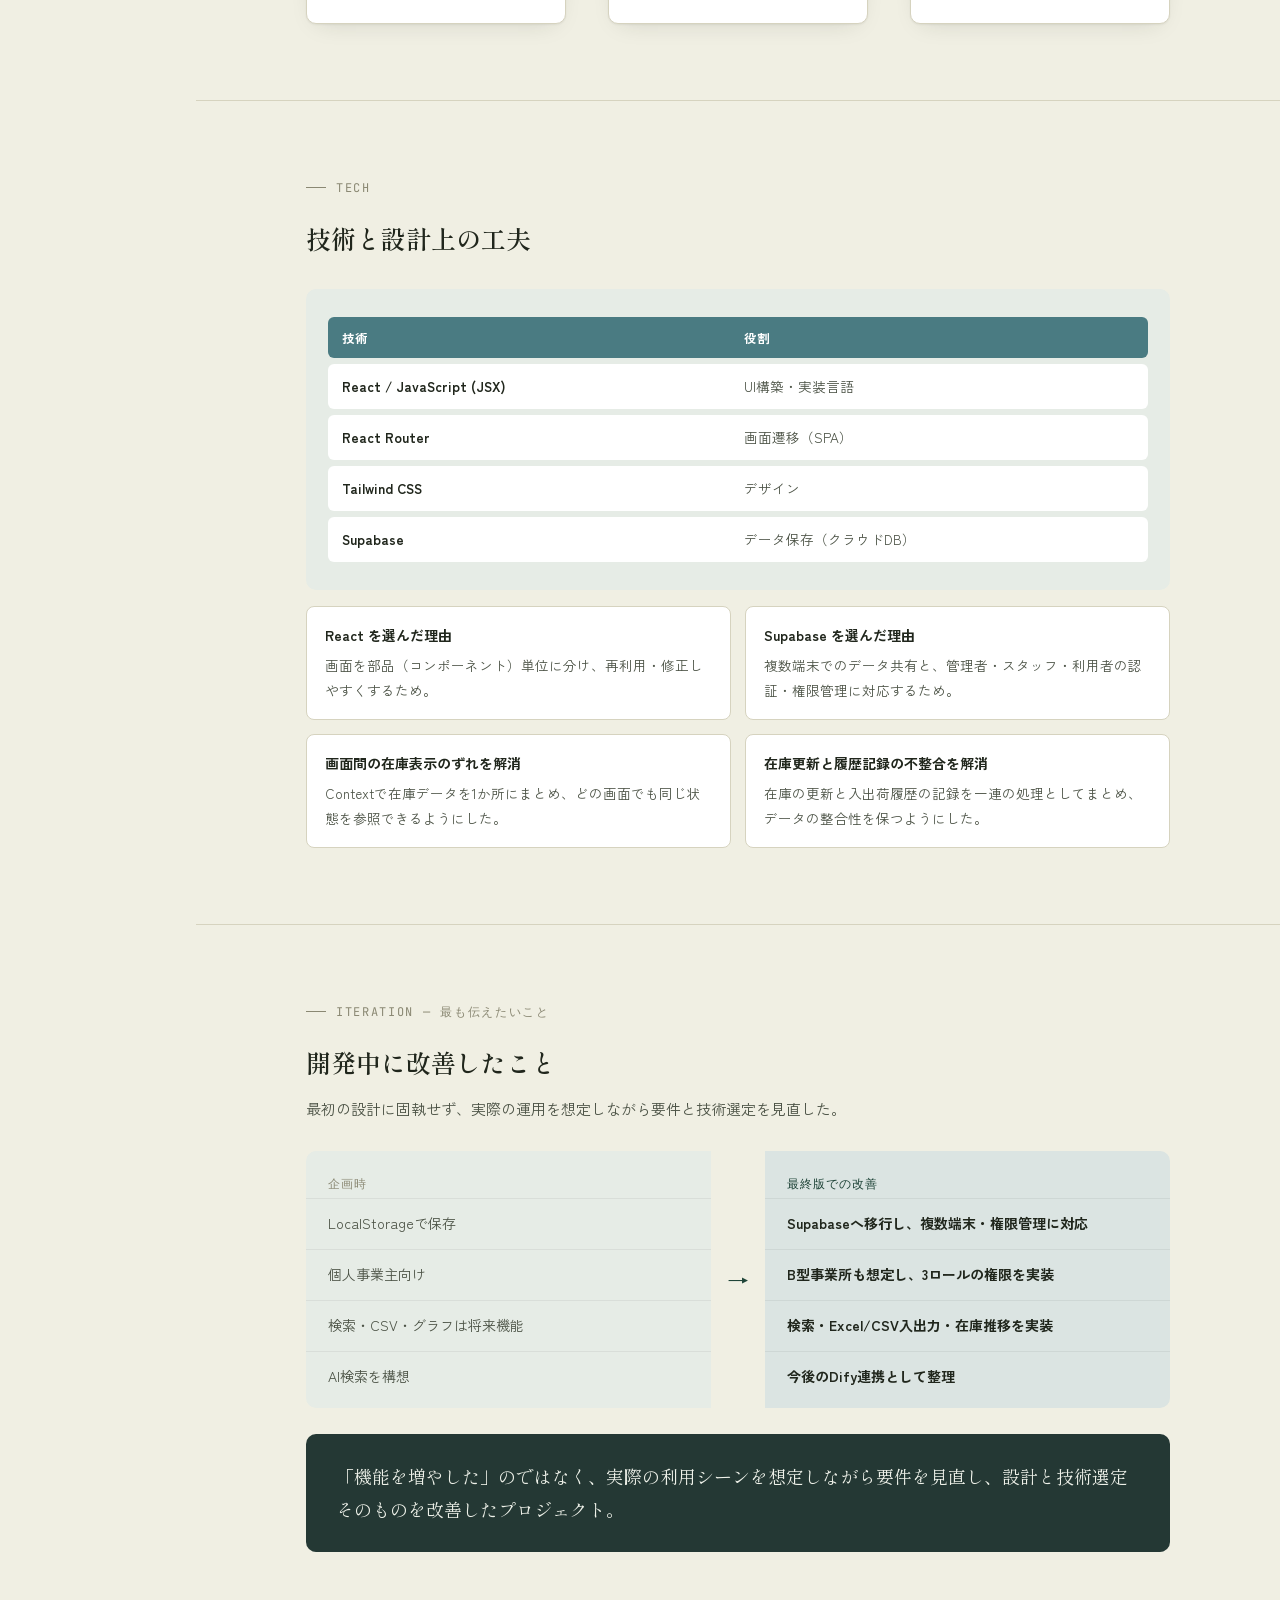
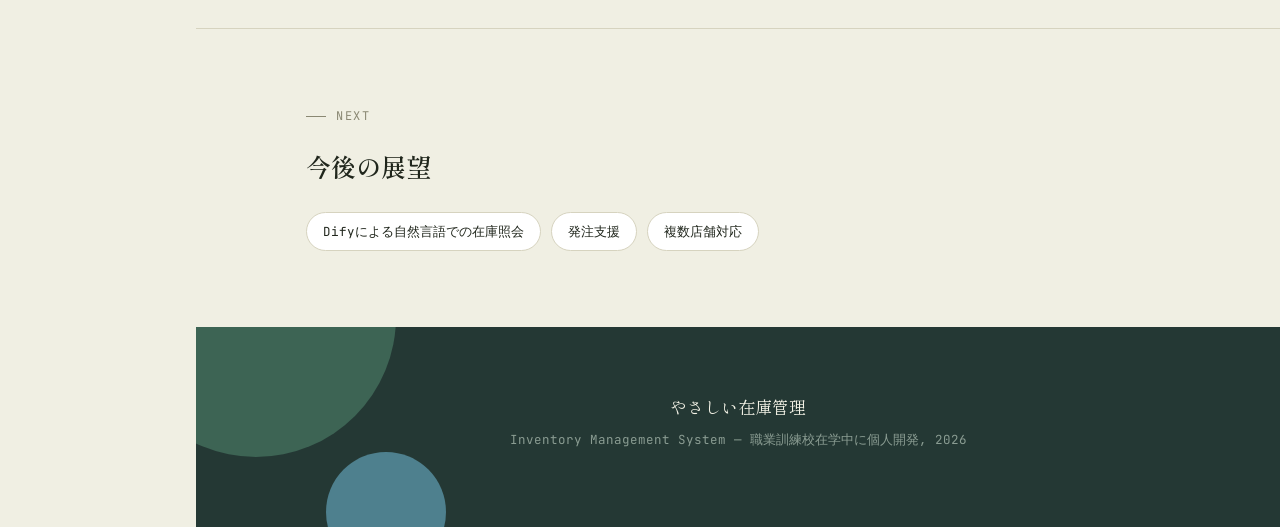
==== commit 8044a472: "在庫管理アプリ開発資料ページのフッター文言を修正" ====
--- a/docs/portfolio_zaiko.html
+++ b/docs/portfolio_zaiko.html
@@ -478,7 +478,7 @@
   <div class="dot-blue"></div>
   <div class="wrap">
     <div class="fname">やさしい在庫管理</div>
-    <div class="fmeta">Inventory Management System — 職業訓練校 制作実習で制作, 2026</div>
+    <div class="fmeta">Inventory Management System — 職業訓練校在学中に個人開発, 2026</div>
   </div>
 </footer>
 
